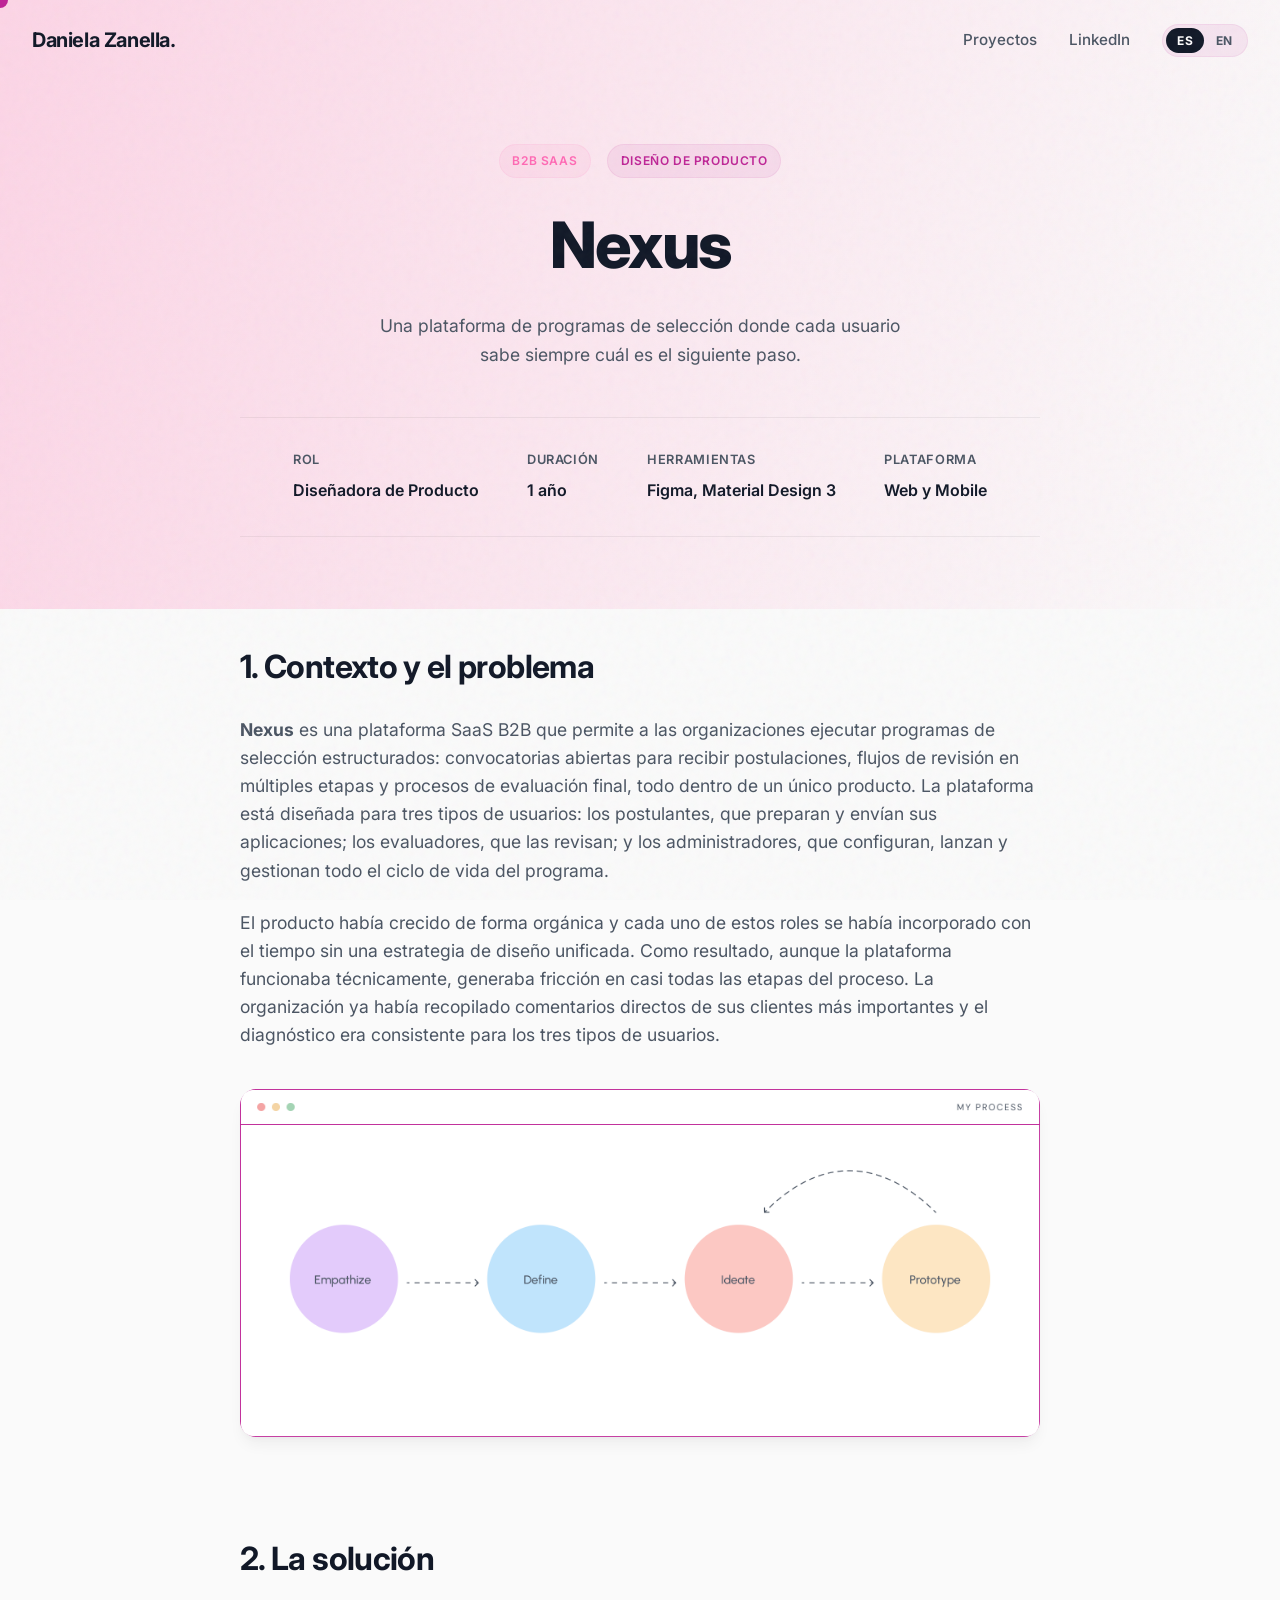
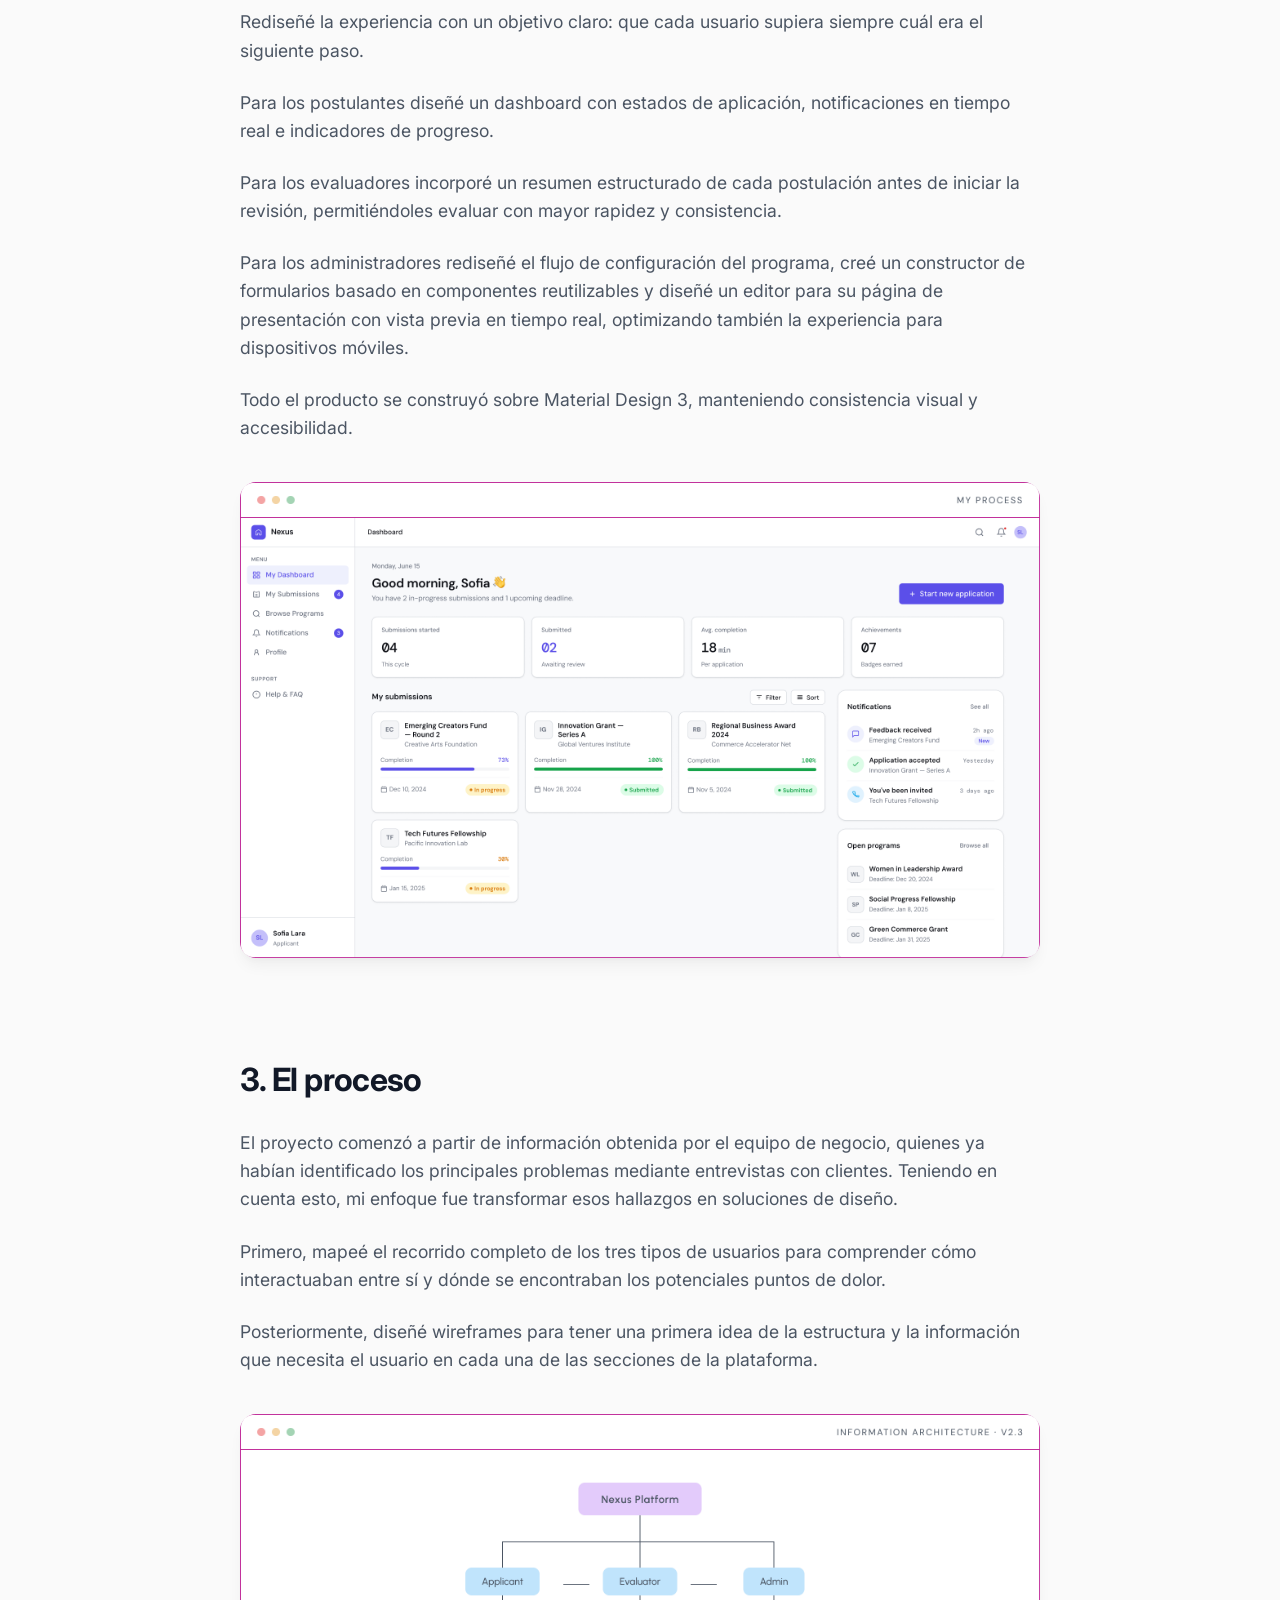
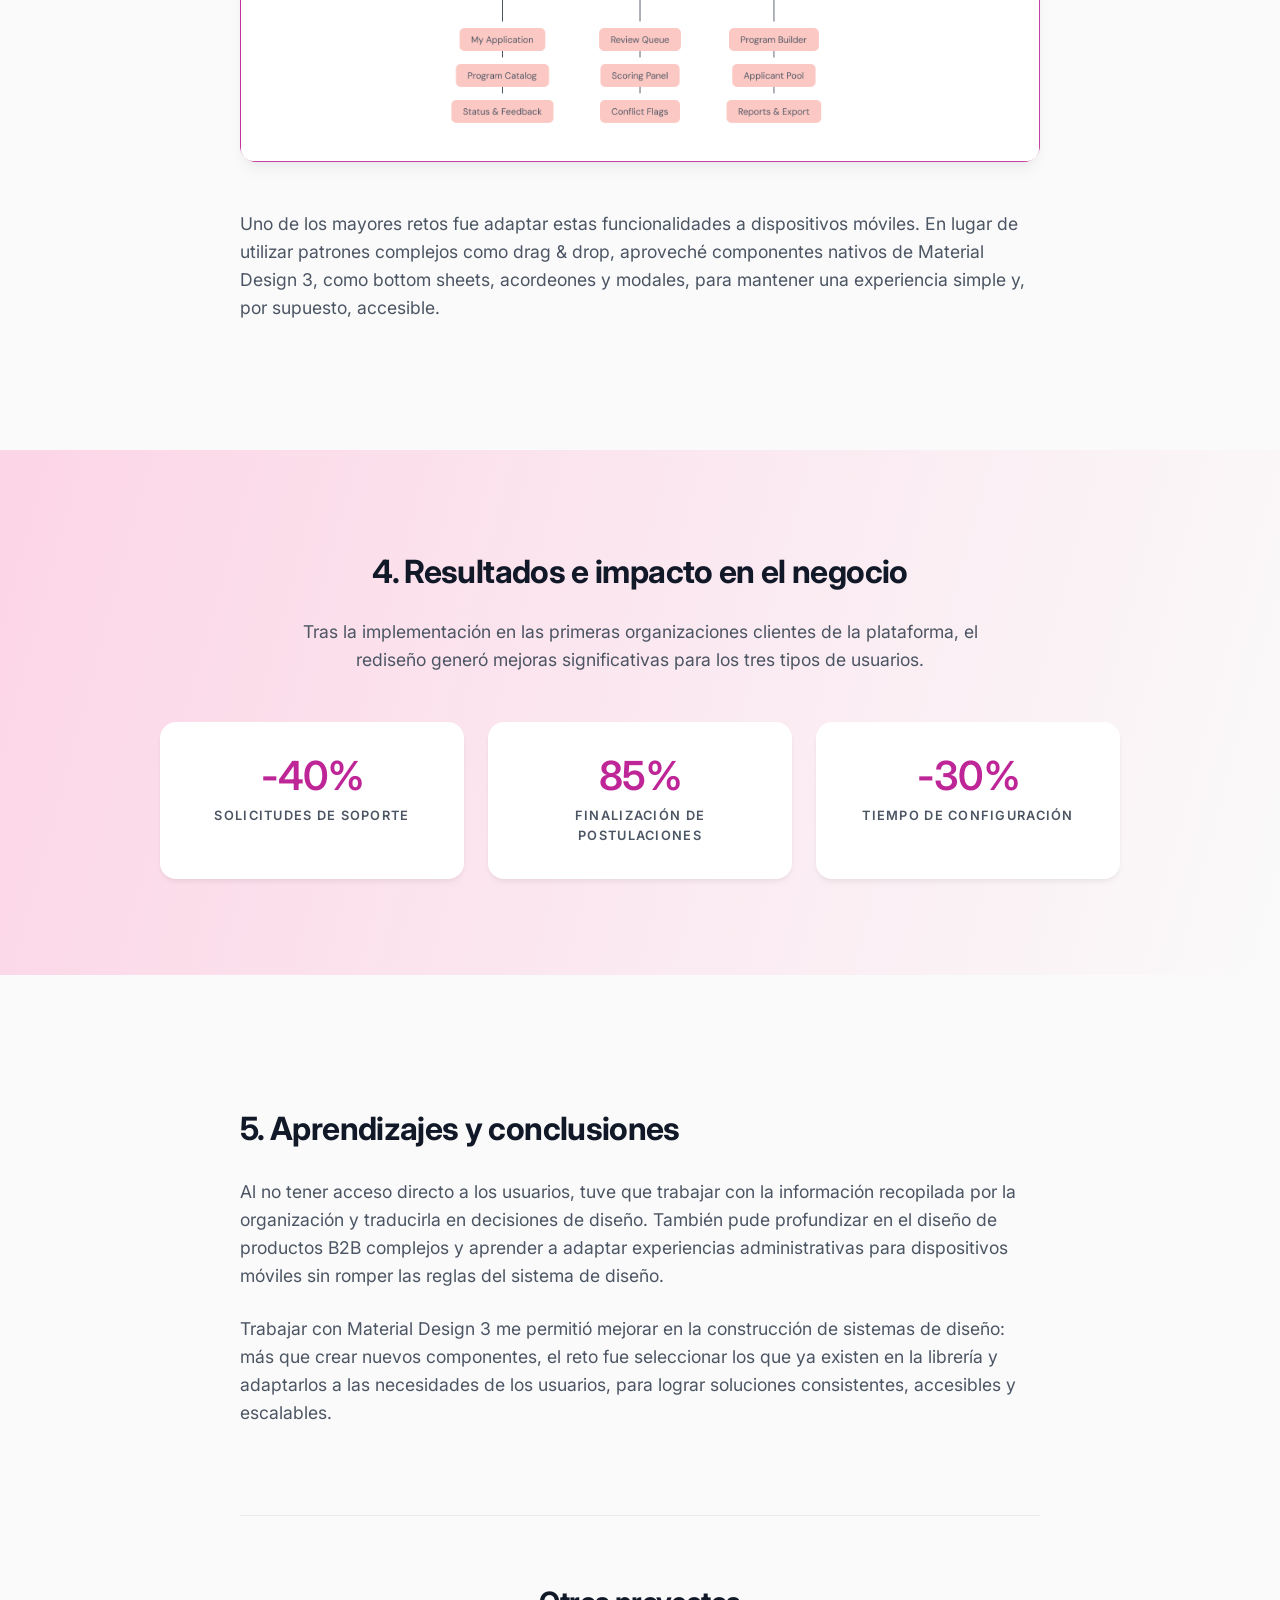
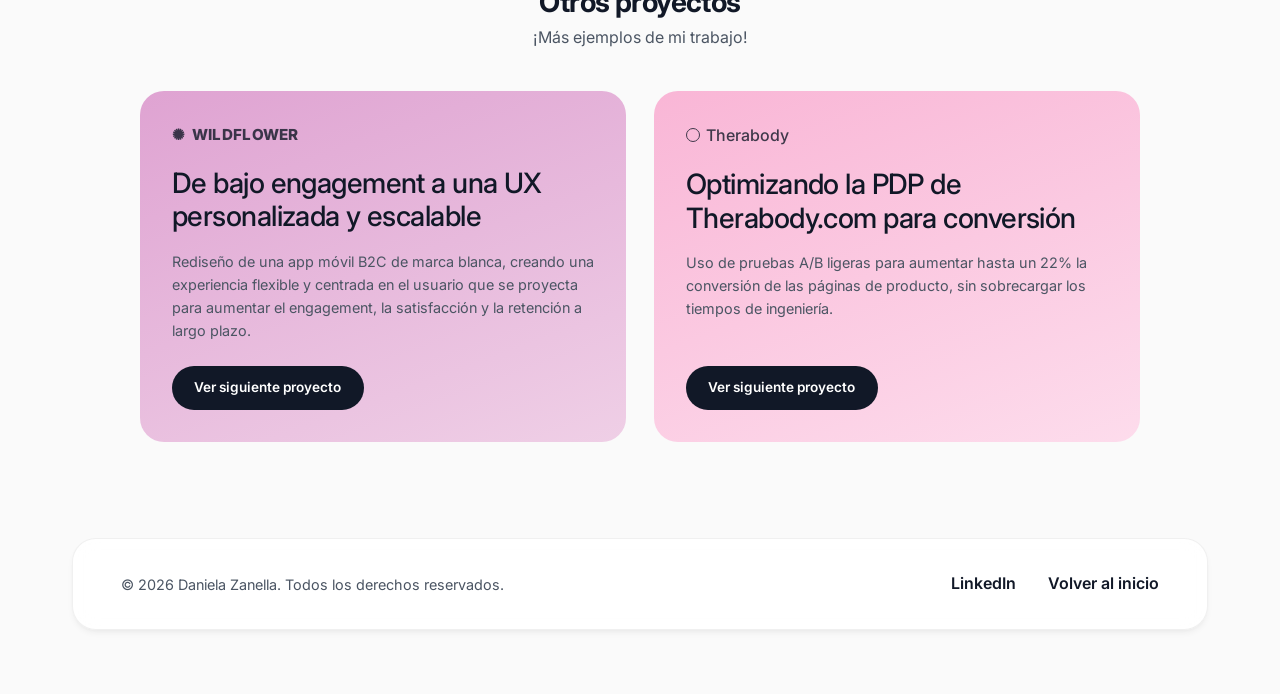
==== project-nexus.html @ 040f3893 "Add files via upload" ====
<!DOCTYPE html>
<html lang="es">
<head>
    <meta charset="UTF-8">
    <meta name="viewport" content="width=device-width, initial-scale=1.0">
    <title>Nexus, caso de estudio - Daniela Zanella</title>
    <meta name="description" content="Rediseño de una plataforma B2B de programas de selección para postulantes, evaluadores y administradores.">

    <!-- Open Graph Meta Tags -->
    <meta property="og:title" content="Nexus Case Study - Daniela Zanella">
    <meta property="og:description" content="Redesigning a B2B selection-program platform for applicants, reviewers and administrators.">
    <meta property="og:image" content="https://danizanella.github.io/portfolio/assets/images/nexus/dashboard.png">
    <meta property="og:url" content="https://danizanella.github.io/portfolio/project-nexus.html">
    <meta property="og:type" content="article">

    <link rel="stylesheet" href="css/style.css">
    <link href="https://fonts.googleapis.com/css2?family=Inter:wght@400;500;600;700;800&family=Playfair+Display:ital,wght@0,400;0,600;1,400&display=swap" rel="stylesheet">
</head>
<body data-title-key="nexus.meta.title" data-desc-key="nexus.meta.description">
    <div class="noise-overlay"></div>

    <!-- Navigation -->
    <nav class="navbar" id="navbar">
        <a href="index.html" class="nav-brand" aria-label="Daniela Zanella"><span class="brand-full">Daniela Zanella.</span><span class="brand-short" aria-hidden="true">DZ.</span></a>
        <div class="nav-links">
            <a href="index.html#work" class="nav-link" data-i18n="nav.work">Proyectos</a>
            <a href="https://www.linkedin.com/in/dazanella/" target="_blank" rel="noopener" class="nav-link">LinkedIn</a>
            <div class="lang-switch" role="group" data-i18n-attr="aria-label:nav.lang" aria-label="Cambiar idioma">
                <button type="button" class="lang-option active" data-lang="es" aria-pressed="true">ES</button>
                <button type="button" class="lang-option" data-lang="en" aria-pressed="false">EN</button>
            </div>
        </div>
    </nav>

    <main>
        <!-- Project Header (banner con fondo degradado) -->
        <header class="project-hero">
            <div class="project-header">
                <div class="tags fade-in stagger-1">
                    <span class="tag pink" data-i18n="nexus.tag1"></span>
                    <span class="tag" data-i18n="nexus.tag2"></span>
                </div>
                <h1 class="project-title fade-in stagger-2" data-i18n="nexus.title"></h1>
                <p class="hero-subtitle fade-in stagger-3" data-i18n="nexus.subtitle"></p>

                <div class="project-meta fade-in stagger-4">
                    <div class="meta-item">
                        <span class="meta-label" data-i18n="nexus.meta.role"></span>
                        <span class="meta-value" data-i18n="nexus.meta.roleValue"></span>
                    </div>
                    <div class="meta-item">
                        <span class="meta-label" data-i18n="nexus.meta.timeline"></span>
                        <span class="meta-value" data-i18n="nexus.meta.timelineValue"></span>
                    </div>
                    <div class="meta-item">
                        <span class="meta-label" data-i18n="nexus.meta.tools"></span>
                        <span class="meta-value" data-i18n="nexus.meta.toolsValue"></span>
                    </div>
                    <div class="meta-item">
                        <span class="meta-label" data-i18n="nexus.meta.platform"></span>
                        <span class="meta-value" data-i18n="nexus.meta.platformValue"></span>
                    </div>
                </div>
            </div>
        </header>

        <div class="container">
            <!-- 1. Context & The Problem -->
            <section class="project-section fade-in slide-left">
                <h2 data-i18n="nexus.s1.title"></h2>
                <p data-i18n-html="nexus.s1.p1"></p>
                <p data-i18n-html="nexus.s1.p2"></p>
                <figure class="project-figure">
                    <img src="assets/images/nexus/process.png" data-i18n-attr="alt:nexus.img.process.alt" alt="Mi proceso de diseño" loading="lazy">
                </figure>
            </section>

            <!-- 2. The Solution -->
            <section class="project-section fade-in slide-left">
                <h2 data-i18n="nexus.s2.title"></h2>
                <p data-i18n="nexus.s2.p1"></p>
                <p data-i18n="nexus.s2.p2"></p>
                <p data-i18n="nexus.s2.p3"></p>
                <p data-i18n="nexus.s2.p4"></p>
                <p data-i18n="nexus.s2.p5"></p>
                <figure class="project-figure">
                    <img src="assets/images/nexus/dashboard.png" data-i18n-attr="alt:nexus.img.dashboard.alt" alt="Dashboard final del postulante" loading="lazy">
                </figure>
            </section>

            <!-- 3. The Process -->
            <section class="project-section fade-in slide-left">
                <h2 data-i18n="nexus.s3.title"></h2>
                <p data-i18n="nexus.s3.p1"></p>
                <p data-i18n="nexus.s3.p2"></p>
                <p data-i18n="nexus.s3.p3"></p>
                <figure class="project-figure">
                    <img src="assets/images/nexus/information-architecture.png" data-i18n-attr="alt:nexus.img.ia.alt" alt="Arquitectura de información de Nexus" loading="lazy">
                </figure>
                <p data-i18n="nexus.s3.p4"></p>
            </section>
        </div>

        <!-- 4. Results & Business Impact (sección con fondo degradado) -->
        <section class="results-band">
            <div class="results-inner">
                <h2 class="fade-in" data-i18n="nexus.s4.title"></h2>
                <p class="results-intro fade-in stagger-1" data-i18n="nexus.s4.p1"></p>
                <div class="metrics-grid">
                    <div class="metric-card fade-in zoom stagger-1">
                        <div class="metric-number" data-i18n="nexus.s4.m1.value"></div>
                        <div class="metric-label" data-i18n="nexus.s4.m1.label"></div>
                    </div>
                    <div class="metric-card fade-in zoom stagger-2">
                        <div class="metric-number" data-i18n="nexus.s4.m2.value"></div>
                        <div class="metric-label" data-i18n="nexus.s4.m2.label"></div>
                    </div>
                    <div class="metric-card fade-in zoom stagger-3">
                        <div class="metric-number" data-i18n="nexus.s4.m3.value"></div>
                        <div class="metric-label" data-i18n="nexus.s4.m3.label"></div>
                    </div>
                </div>
            </div>
        </section>

        <div class="container">
            <!-- 5. Learnings -->
            <section class="project-section fade-in slide-left learnings">
                <h2 data-i18n="nexus.s5.title"></h2>
                <p data-i18n="nexus.s5.p1"></p>
                <p data-i18n="nexus.s5.p2"></p>
            </section>

            <!-- Other projects (placeholders) -->
            <section class="other-projects fade-in">
                <h2 data-i18n="other.title"></h2>
                <p class="other-subtitle" data-i18n="other.subtitle"></p>

                <div class="other-grid">
                    <article class="other-card other-card--violet">
                        <span class="brand-mark brand-wildflower"><span aria-hidden="true">✺</span> <span data-i18n="other.p1.brand"></span></span>
                        <h3 data-i18n="other.p1.title"></h3>
                        <p data-i18n="other.p1.text"></p>
                        <a href="#" class="btn-primary is-placeholder" data-i18n="cta.nextProject"></a>
                    </article>
                    <article class="other-card other-card--pink">
                        <span class="brand-mark brand-therabody"><span class="brand-ring" aria-hidden="true"></span><span data-i18n="other.p2.brand"></span></span>
                        <h3 data-i18n="other.p2.title"></h3>
                        <p data-i18n="other.p2.text"></p>
                        <a href="#" class="btn-primary is-placeholder" data-i18n="cta.nextProject"></a>
                    </article>
                </div>
            </section>

            <!-- Footer -->
            <footer class="footer fade-in zoom">
                <div class="footer-content glass-panel">
                    <p data-i18n="footer.rights"></p>
                    <div class="social-links">
                        <a href="https://www.linkedin.com/in/dazanella/" target="_blank" rel="noopener" class="social-link">LinkedIn</a>
                        <a href="index.html" class="social-link" data-i18n="footer.home"></a>
                    </div>
                </div>
            </footer>
        </div>
    </main>

    <!-- Back to top button -->
    <a href="#" class="back-to-top" id="backToTop" data-i18n-attr="aria-label:backToTop" aria-label="Volver arriba">
        <svg xmlns="http://www.w3.org/2000/svg" width="24" height="24" viewBox="0 0 24 24" fill="none" stroke="currentColor" stroke-width="2" stroke-linecap="round" stroke-linejoin="round"><path d="m18 15-6-6-6 6"/></svg>
    </a>

    <!-- Custom Cursor -->
    <div class="custom-cursor" id="customCursor"></div>

    <script src="js/i18n.js"></script>
    <script src="js/script.js"></script>
</body>
</html>
---- css/style.css ----
:root {
    --bg-color: #FAFAFA;
    --text-primary: #111827;
    --text-secondary: #4B5563;
    --accent: #be2596; /* Professional Pink/Magenta */
    --accent-secondary: #FF69B4; /* Lighter Pink */
    --accent-glow: rgba(190, 37, 150, 0.15);
    --pink-glow: rgba(255, 105, 180, 0.15);
    --accent-light: rgba(190, 37, 150, 0.08);
    --pink-light: rgba(255, 105, 180, 0.08);
    --glass-bg: rgba(255, 255, 255, 0.85);
    --glass-border: rgba(0, 0, 0, 0.06);
    --shadow-sm: 0 4px 6px -1px rgba(0, 0, 0, 0.05), 0 2px 4px -1px rgba(0, 0, 0, 0.03);
    --shadow-md: 0 10px 15px -3px rgba(0, 0, 0, 0.05), 0 4px 6px -2px rgba(0, 0, 0, 0.025);
    
    --font-inter: 'Inter', sans-serif;
    --font-serif: 'Playfair Display', serif;
}

* {
    margin: 0;
    padding: 0;
    box-sizing: border-box;
}

body {
    background-color: var(--bg-color);
    color: var(--text-primary);
    font-family: var(--font-inter);
    line-height: 1.6;
    overflow-x: hidden;
    -webkit-font-smoothing: antialiased;
}

/* Subtle noise texture */
.noise-overlay {
    position: fixed;
    top: 0;
    left: 0;
    width: 100%;
    height: 100%;
    pointer-events: none;
    z-index: 9999;
    opacity: 0.04;
    background-image: url('data:image/svg+xml;utf8,%3Csvg viewBox="0 0 200 200" xmlns="http://www.w3.org/2000/svg"%3E%3Cfilter id="noiseFilter"%3E%3CfeTurbulence type="fractalNoise" baseFrequency="0.65" numOctaves="3" stitchTiles="stitch"/%3E%3C/filter%3E%3Crect width="100%25" height="100%25" filter="url(%23noiseFilter)"/%3E%3C/svg%3E');
}

.container {
    max-width: 1200px;
    margin: 0 auto;
    padding: 2rem;
}

/* Navigation */
.navbar {
    gap: 0.75rem;
    position: fixed;
    top: 0;
    left: 0;
    width: 100%;
    padding: 1.5rem 2rem;
    display: flex;
    justify-content: space-between;
    align-items: center;
    z-index: 1000;
    transition: all 0.3s ease;
}

.navbar.scrolled {
    background: var(--glass-bg);
    backdrop-filter: blur(12px);
    -webkit-backdrop-filter: blur(12px);
    border-bottom: 1px solid var(--glass-border);
    box-shadow: var(--shadow-sm);
    padding: 1rem 2rem;
}

.nav-brand {
    font-weight: 700;
    font-size: 1.25rem;
    color: var(--text-primary);
    text-decoration: none;
    letter-spacing: -0.02em;
}

.brand-short {
    display: none;
}

.nav-brand,
.nav-link {
    white-space: nowrap;
}

.nav-links {
    display: flex;
    gap: 2rem;
}

.nav-link {
    color: var(--text-secondary);
    text-decoration: none;
    font-weight: 500;
    font-size: 0.95rem;
    transition: color 0.3s ease;
}

.nav-link:hover {
    color: var(--accent-secondary); /* Hover turns pink */
}

/* Glassmorphism utilities */
.glass-panel {
    background: var(--glass-bg);
    backdrop-filter: blur(12px);
    -webkit-backdrop-filter: blur(12px);
    border: 1px solid var(--glass-border);
    border-radius: 24px;
    padding: 3rem;
    box-shadow: var(--shadow-sm);
}

.highlight {
    background: linear-gradient(135deg, var(--accent), var(--accent-secondary));
    -webkit-background-clip: text;
    -webkit-text-fill-color: transparent;
    font-weight: 800;
}

.highlight-pink {
    color: var(--accent-secondary);
}

.italic-serif {
    font-family: var(--font-serif);
    font-style: italic;
    font-weight: 400;
}

.serif-text {
    font-family: var(--font-serif);
    font-size: 2.5rem;
    line-height: 1.3;
    font-weight: 400;
}

/* Hero (fondo a todo el ancho) */
.hero {
    position: relative;
    overflow: hidden;
    width: 100%;
    padding: 9rem 2rem 6rem;
    isolation: isolate;
}

.hero-inner {
    display: flex;
    flex-direction: column;
    align-items: center;
    text-align: center;
    max-width: 1200px;
    margin: 0 auto;
}

@keyframes breath {
    0% { opacity: 0.7; transform: scale(1); }
    50% { opacity: 1; transform: scale(1.05); }
    100% { opacity: 0.7; transform: scale(1); }
}

/* Glow rosa que cubre todo el ancho de la pantalla, sin bordes visibles */
.hero::before {
    content: '';
    position: absolute;
    inset: 0;
    background: radial-gradient(ellipse 45% 70% at 28% 45%, var(--accent-glow) 0%, transparent 70%),
                radial-gradient(ellipse 45% 70% at 72% 45%, var(--pink-glow) 0%, transparent 70%);
    z-index: -1;
    animation: breath 8s ease-in-out infinite;
}

@keyframes float {
    0% { transform: translateY(0px); }
    50% { transform: translateY(-10px); }
    100% { transform: translateY(0px); }
}

.profile-container {
    width: 120px;
    height: 120px;
    border-radius: 50%;
    overflow: hidden;
    border: 3px solid var(--accent);
    box-shadow: 0 0 20px var(--pink-glow);
    margin-bottom: 2rem;
    background: var(--glass-bg);
    animation: float 6s ease-in-out infinite;
}

.profile-img {
    width: 100%;
    height: 100%;
    object-fit: cover;
}

.headline {
    font-size: 3.5rem;
    font-weight: 800;
    line-height: 1.15;
    letter-spacing: -0.03em;
    margin-bottom: 1.5rem;
    color: var(--text-primary);
}

.hero-subtitle {
    font-size: 1.25rem;
    color: var(--text-secondary);
    max-width: 700px;
    margin-bottom: 3rem;
}

.scroll-indicator {
    margin-top: 2rem;
}

.pill {
    width: 32px;
    height: 56px;
    border: 2px solid rgba(0,0,0,0.1);
    border-radius: 20px;
    display: flex;
    justify-content: center;
    padding-top: 8px;
}

.dot {
    width: 6px;
    height: 6px;
    background: linear-gradient(to bottom, var(--accent), var(--accent-secondary));
    border-radius: 50%;
    animation: scrollAnimation 2s infinite cubic-bezier(0.65, 0, 0.35, 1);
}

@keyframes scrollAnimation {
    0% { transform: translateY(0); opacity: 1; }
    100% { transform: translateY(24px); opacity: 0; }
}

/* Statement */
.statement {
    text-align: center;
    margin: 6rem auto;
    max-width: 800px;
    color: var(--text-primary);
}

/* Case Studies */
.case-studies {
    display: flex;
    flex-direction: column;
    gap: 4rem;
    margin-bottom: 8rem;
}

.case-card {
    display: flex;
    align-items: center;
    gap: 4rem;
    padding: 3rem;
    transition: all 0.5s cubic-bezier(0.165, 0.84, 0.44, 1);
}

.case-card:hover {
    transform: translateY(-8px);
    border-color: rgba(236, 72, 153, 0.4); /* Pink border on hover */
    box-shadow: 0 20px 40px rgba(0,0,0,0.08);
}

.case-card.reverse {
    flex-direction: row-reverse;
}

.case-content {
    flex: 1;
}

.tags {
    display: flex;
    gap: 1rem;
    margin-bottom: 1.5rem;
    flex-wrap: wrap;
}

.tag {
    font-size: 0.75rem;
    font-weight: 600;
    letter-spacing: 0.05em;
    text-transform: uppercase;
    color: var(--accent);
    border: 1px solid var(--accent-light);
    padding: 0.4rem 0.8rem;
    border-radius: 100px;
    background: var(--accent-light);
}

/* Secondary tag in pink */
.tag.pink {
    color: var(--accent-secondary);
    border: 1px solid var(--pink-light);
    background: var(--pink-light);
}

.case-content h3 {
    font-size: 2.5rem;
    margin-bottom: 1rem;
    color: var(--text-primary);
    font-weight: 700;
    letter-spacing: -0.02em;
}

.case-content p {
    color: var(--text-secondary);
    font-size: 1.1rem;
    margin-bottom: 2rem;
}

.btn-primary {
    display: inline-block;
    padding: 0.8rem 2rem;
    background: var(--text-primary);
    color: #FFFFFF;
    text-decoration: none;
    border-radius: 100px;
    font-weight: 600;
    background-size: 200% auto;
    transition: all 0.4s cubic-bezier(0.165, 0.84, 0.44, 1);
}

.btn-primary:hover {
    background-image: linear-gradient(135deg, var(--accent), var(--accent-secondary), var(--accent));
    background-position: right center;
    color: #FFFFFF;
    transform: translateY(-3px) scale(1.02);
    box-shadow: 0 10px 20px var(--pink-glow);
}

.case-image {
    flex: 1.2;
    border-radius: 16px;
    overflow: hidden;
    position: relative;
    background-color: #f0f0f0;
    border: 1px solid var(--glass-border);
}

.case-image img {
    width: 100%;
    height: auto;
    display: block;
    border-radius: 16px;
    transition: transform 0.7s ease;
}

.case-card:hover .case-image img {
    transform: scale(1.03);
}

/* Project Detail Page Styles */
/* Banner inicial con fondo degradado */
.project-hero {
    background: linear-gradient(105deg, #fcd5e6 0%, #fbe6ef 45%, var(--bg-color) 100%);
    padding: 9rem 2rem 4.5rem;
}

.project-header {
    text-align: center;
    max-width: 800px;
    margin: 0 auto;
}

.project-header .tags {
    justify-content: center;
    margin-bottom: 1rem;
}

.project-header .hero-subtitle {
    margin: 0 auto;
    font-size: 1.1rem;
    max-width: 560px;
}

.project-title {
    font-size: 4rem;
    font-weight: 800;
    letter-spacing: -0.03em;
    margin-bottom: 1rem;
}

.project-meta {
    display: flex;
    justify-content: center;
    gap: 3rem;
    margin-top: 3rem;
    border-top: 1px solid var(--glass-border);
    border-bottom: 1px solid var(--glass-border);
    padding: 2rem 0;
}

.meta-item {
    display: flex;
    flex-direction: column;
    text-align: left;
}

.meta-label {
    font-size: 0.8rem;
    color: var(--text-secondary);
    text-transform: uppercase;
    letter-spacing: 0.05em;
    font-weight: 600;
    margin-bottom: 0.5rem;
}

.meta-value {
    font-weight: 600;
    color: var(--text-primary);
}

.project-section {
    margin-bottom: 6rem;
    max-width: 800px;
    margin-left: auto;
    margin-right: auto;
}

.project-section h2 {
    font-size: 2rem;
    font-weight: 700;
    margin-bottom: 1.5rem;
    letter-spacing: -0.02em;
}

.project-section h3 {
    font-size: 1.5rem;
    font-weight: 600;
    margin-top: 2.5rem;
    margin-bottom: 1rem;
}

.project-section p {
    color: var(--text-secondary);
    font-size: 1.1rem;
    margin-bottom: 1.5rem;
}

.project-section ul {
    margin-bottom: 1.5rem;
    padding-left: 1.5rem;
    color: var(--text-secondary);
    font-size: 1.1rem;
}

.project-section li {
    margin-bottom: 0.5rem;
}

.project-figure {
    margin: 2.5rem 0 3rem;
}

.project-figure img {
    display: block;
    width: 100%;
    height: auto;
    border-radius: 16px;
    box-shadow: var(--shadow-md);
}

.project-section > .project-figure:last-child {
    margin-bottom: 0;
}

/* Sección de resultados con fondo degradado */
.results-band {
    background: linear-gradient(105deg, #fcd5e6 0%, #fbe6ef 45%, var(--bg-color) 100%);
    padding: 6rem 2rem;
    margin-bottom: 6rem;
}

.results-inner {
    max-width: 960px;
    margin: 0 auto;
    text-align: center;
}

.results-inner h2 {
    font-size: 2rem;
    font-weight: 700;
    letter-spacing: -0.02em;
    margin-bottom: 1.25rem;
}

.results-intro {
    color: var(--text-secondary);
    font-size: 1.1rem;
    max-width: 720px;
    margin: 0 auto 3rem;
}

.metrics-grid {
    display: grid;
    grid-template-columns: repeat(3, 1fr);
    gap: 1.5rem;
}

.metric-card {
    background: #FFFFFF;
    border-radius: 16px;
    padding: 2rem 1.5rem;
    text-align: center;
    box-shadow: var(--shadow-sm);
}

.metric-number {
    font-size: 2.5rem;
    font-weight: 600;
    color: var(--accent);
    line-height: 1.1;
    letter-spacing: -0.02em;
    margin-bottom: 0.5rem;
}

.metric-label {
    font-size: 0.8rem;
    font-weight: 600;
    color: var(--text-secondary);
    text-transform: uppercase;
    letter-spacing: 0.1em;
}

.project-section.learnings {
    margin-bottom: 4rem;
    padding-bottom: 4rem;
    border-bottom: 1px solid var(--glass-border);
}

/* Otros proyectos */
.other-projects {
    text-align: center;
    margin-bottom: 6rem;
}

.other-projects h2 {
    font-size: 1.75rem;
    font-weight: 700;
    letter-spacing: -0.02em;
}

.other-subtitle {
    color: var(--text-secondary);
    margin-bottom: 2.5rem;
}

.other-grid {
    display: grid;
    grid-template-columns: repeat(2, 1fr);
    gap: 1.75rem;
    max-width: 1000px;
    margin: 0 auto;
    align-items: stretch;
}

.other-card {
    display: flex;
    flex-direction: column;
    align-items: flex-start;
    text-align: left;
    padding: 2rem;
    border-radius: 24px;
    transition: transform 0.4s cubic-bezier(0.165, 0.84, 0.44, 1), box-shadow 0.4s ease;
}

.other-card:hover {
    transform: translateY(-6px);
    box-shadow: 0 20px 40px rgba(190, 37, 150, 0.15);
}

.other-card--violet {
    background: linear-gradient(160deg, #dfa3d2 0%, #efcfe6 100%);
}

.other-card--pink {
    background: linear-gradient(160deg, #f9b6d6 0%, #fddcec 100%);
}

.brand-mark {
    display: inline-flex;
    align-items: center;
    gap: 0.4rem;
    color: var(--text-primary);
    margin-bottom: 1.25rem;
    opacity: 0.8;
}

.brand-wildflower {
    font-weight: 800;
    font-size: 0.95rem;
    letter-spacing: 0.02em;
}

.brand-therabody {
    font-weight: 500;
    font-size: 1rem;
}

.brand-ring {
    width: 14px;
    height: 14px;
    border: 1.5px solid currentColor;
    border-radius: 50%;
}

.other-card h3 {
    font-size: 1.75rem;
    font-weight: 500;
    line-height: 1.2;
    letter-spacing: -0.02em;
    color: var(--text-primary);
    margin-bottom: 1rem;
}

.other-card p {
    color: var(--text-secondary);
    font-size: 0.9rem;
    margin-bottom: 1.5rem;
}

.other-card .btn-primary {
    margin-top: auto;
    padding: 0.7rem 1.4rem;
    font-size: 0.85rem;
}

/* Selector de idioma */
.nav-links {
    align-items: center;
}

.lang-switch {
    display: inline-flex;
    padding: 3px;
    border-radius: 100px;
    background: var(--accent-light);
    border: 1px solid var(--accent-light);
}

.lang-option {
    font-family: inherit;
    font-size: 0.75rem;
    font-weight: 700;
    letter-spacing: 0.05em;
    color: var(--text-secondary);
    background: transparent;
    border: none;
    border-radius: 100px;
    padding: 0.3rem 0.7rem;
    cursor: pointer;
    transition: all 0.3s ease;
}

.lang-option:hover {
    color: var(--accent);
}

.lang-option.active {
    background: var(--text-primary);
    color: #FFFFFF;
}

.lang-option:focus-visible {
    outline: 2px solid var(--accent);
    outline-offset: 2px;
}

/* Back to top button */
.back-to-top {
    position: fixed;
    bottom: 2rem;
    right: 2rem;
    width: 50px;
    height: 50px;
    background: var(--glass-bg);
    border: 1px solid var(--glass-border);
    border-radius: 50%;
    display: flex;
    justify-content: center;
    align-items: center;
    color: var(--text-primary);
    text-decoration: none;
    box-shadow: var(--shadow-md);
    opacity: 0;
    visibility: hidden;
    transition: all 0.3s ease;
    z-index: 999;
}

.back-to-top.visible {
    opacity: 1;
    visibility: visible;
}

.back-to-top:hover {
    background: linear-gradient(135deg, var(--accent), var(--accent-secondary));
    color: #fff;
    transform: translateY(-3px);
    border: none;
}

/* Footer */
.footer {
    padding-bottom: 2rem;
}

.footer-content {
    display: flex;
    justify-content: space-between;
    align-items: center;
    padding: 2rem 3rem;
}

.footer-content p {
    color: var(--text-secondary);
    font-size: 0.9rem;
}

.social-links {
    display: flex;
    gap: 2rem;
}

.social-link {
    color: var(--text-primary);
    text-decoration: none;
    font-weight: 600;
    transition: color 0.3s ease;
}

.social-link:hover {
    color: var(--accent-secondary);
}

/* Animations */
.fade-in {
    opacity: 0;
    transform: translateY(30px);
    transition: opacity 0.8s cubic-bezier(0.165, 0.84, 0.44, 1), transform 0.8s cubic-bezier(0.165, 0.84, 0.44, 1);
}

.fade-in.slide-left {
    transform: translateX(-50px);
}

.fade-in.slide-right {
    transform: translateX(50px);
}

.fade-in.zoom {
    transform: scale(0.95);
}

.fade-in.visible {
    opacity: 1;
    transform: translate(0) scale(1);
}

.stagger-1 { transition-delay: 0.1s; }
.stagger-2 { transition-delay: 0.2s; }
.stagger-3 { transition-delay: 0.3s; }
.stagger-4 { transition-delay: 0.4s; }

/* In viewport, the stagger applies to visibility */
.fade-in.visible.stagger-1 { transition-delay: 0.1s; }
.fade-in.visible.stagger-2 { transition-delay: 0.2s; }
.fade-in.visible.stagger-3 { transition-delay: 0.3s; }
.fade-in.visible.stagger-4 { transition-delay: 0.4s; }

/* Responsive constraints */
@media (max-width: 992px) {
    .headline {
        font-size: 2.75rem;
    }
    
    .serif-text {
        font-size: 2rem;
    }
    
    .case-card, .case-card.reverse {
        flex-direction: column;
        gap: 2rem;
    }
    
    .case-image {
        width: 100%;
    }
    
    .project-meta {
        /* Use a 2x2 grid instead of a single column for better space usage on tablets */
        display: grid;
        grid-template-columns: 1fr 1fr;
        gap: 1.5rem;
        text-align: left;
    }
    
    .meta-item {
        text-align: left;
    }

    .project-title {
        font-size: 3rem;
    }

    .metric-number {
        font-size: 2rem;
    }
}

@media (max-width: 768px) {
    .container {
        padding: 1rem;
    }
    
    .glass-panel {
        /* Reduce heavy padding on small screens */
        padding: 1.5rem;
        border-radius: 16px;
    }
    
    .hero {
        padding: 6.5rem 1rem 3rem;
    }

    .headline {
        font-size: 2.25rem;
    }

    .hero-subtitle {
        font-size: 1.1rem;
        margin-bottom: 2rem;
    }

    .footer-content {
        flex-direction: column;
        gap: 1.5rem;
        text-align: center;
    }
    
    .navbar {
        padding: 1rem;
    }

    .nav-brand {
        font-size: 1.1rem;
    }

    .nav-links {
        gap: 0.9rem;
    }

    .brand-full {
        display: none;
    }

    .brand-short {
        display: inline;
    }

    .nav-link {
        font-size: 0.85rem;
    }

    .statement {
        margin: 4rem auto;
    }

    .serif-text {
        font-size: 1.5rem;
    }

    .case-content h3 {
        font-size: 2rem;
    }

    .project-title {
        font-size: 2.5rem;
    }

    .project-meta {
        /* Back to single column for very small phones, but left aligned */
        grid-template-columns: 1fr;
        gap: 1.2rem;
        padding: 1.5rem 0;
    }

    .metrics-grid {
        grid-template-columns: 1fr;
        gap: 1.5rem;
    }

    .project-hero {
        padding: 7rem 1rem 3rem;
    }

    .results-band {
        padding: 4rem 1rem;
        margin-bottom: 4rem;
    }

    .other-grid {
        grid-template-columns: 1fr;
    }

    .other-card h3 {
        font-size: 1.5rem;
    }

    .back-to-top {
        bottom: 1.5rem;
        right: 1.5rem;
        width: 45px;
        height: 45px;
    }
}

/* Custom Cursor */
@media (pointer: fine) {
    body, a, button, .case-card, .btn-primary, .lang-option {
        cursor: none;
    }

    .custom-cursor {
        position: fixed;
        top: 0;
        left: 0;
        width: 16px;
        height: 16px;
        background-color: var(--accent);
        border-radius: 50%;
        pointer-events: none;
        z-index: 9999;
        transform: translate(-50%, -50%);
        transition: width 0.3s cubic-bezier(0.165, 0.84, 0.44, 1), 
                    height 0.3s cubic-bezier(0.165, 0.84, 0.44, 1),
                    background-color 0.3s ease,
                    opacity 0.3s ease;
    }

    .custom-cursor.expand {
        width: 60px;
        height: 60px;
        background-color: var(--accent-secondary);
        opacity: 0.3;
    }
}
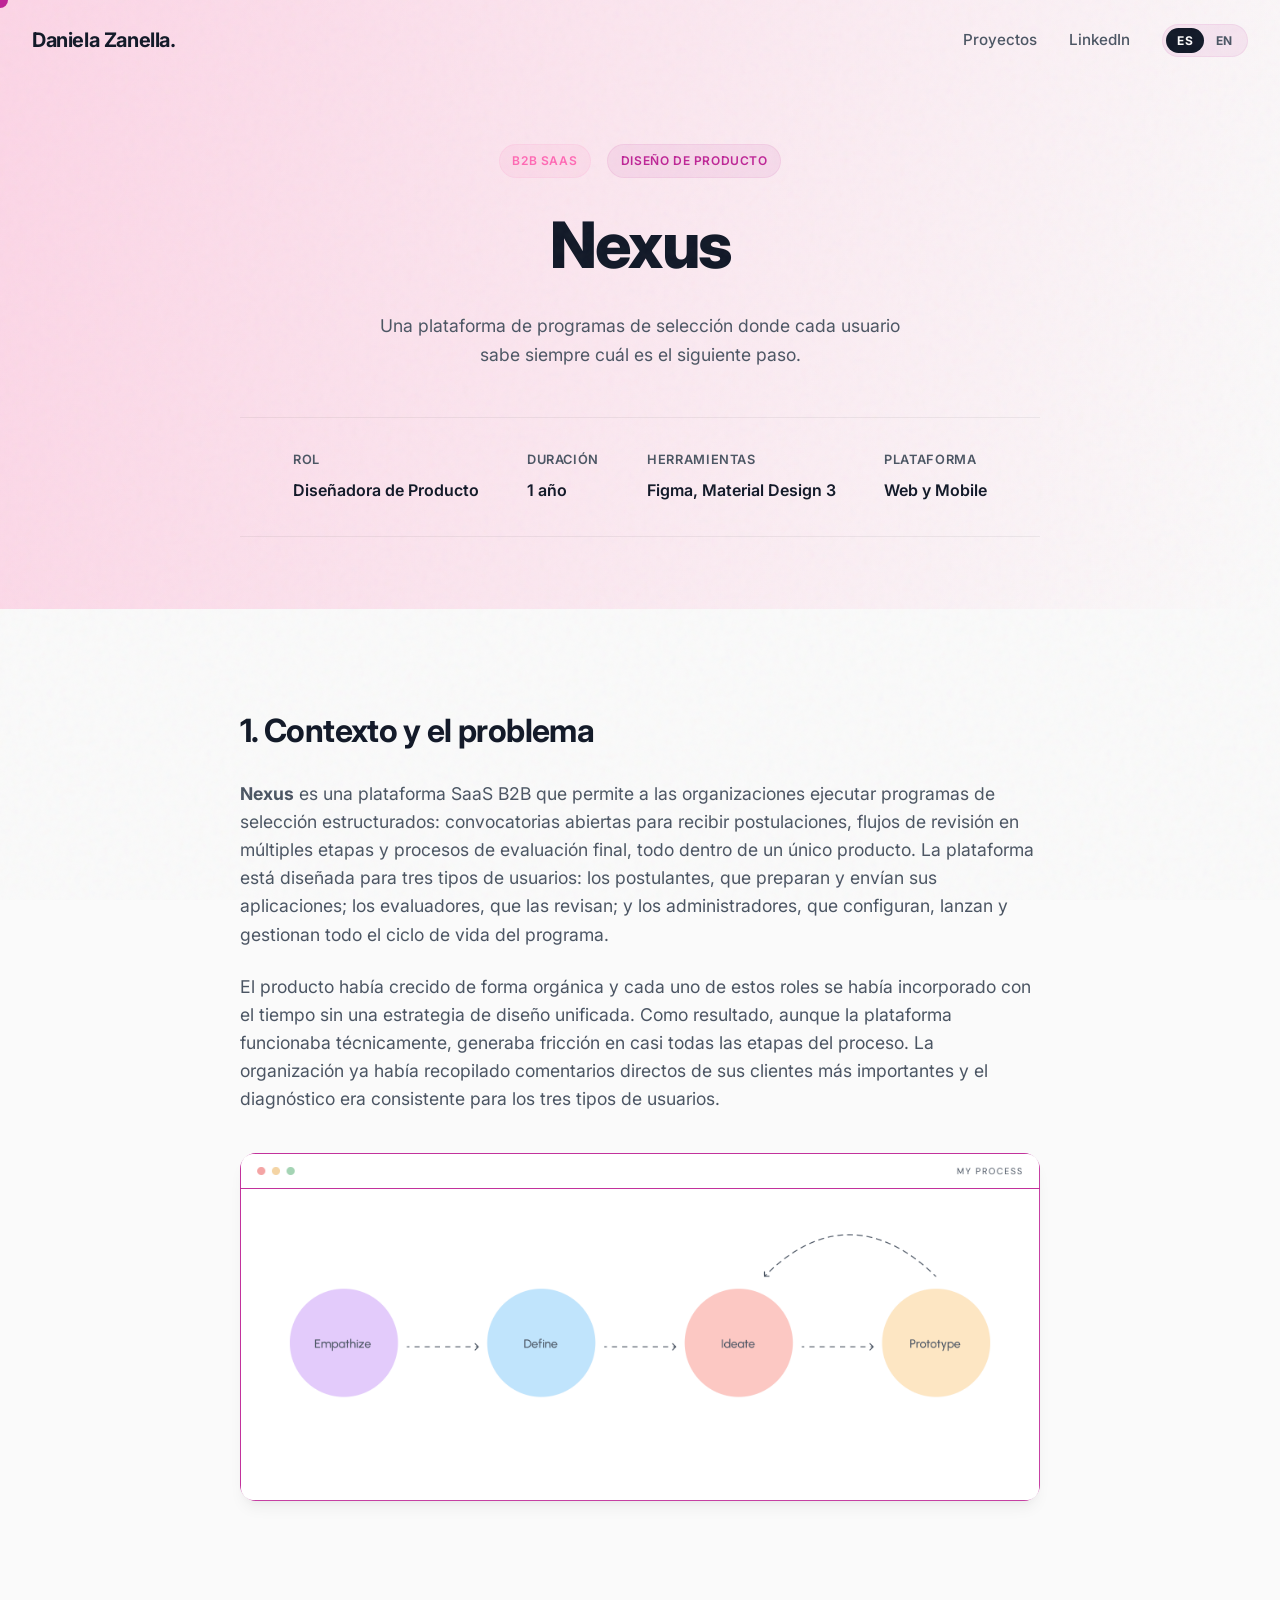
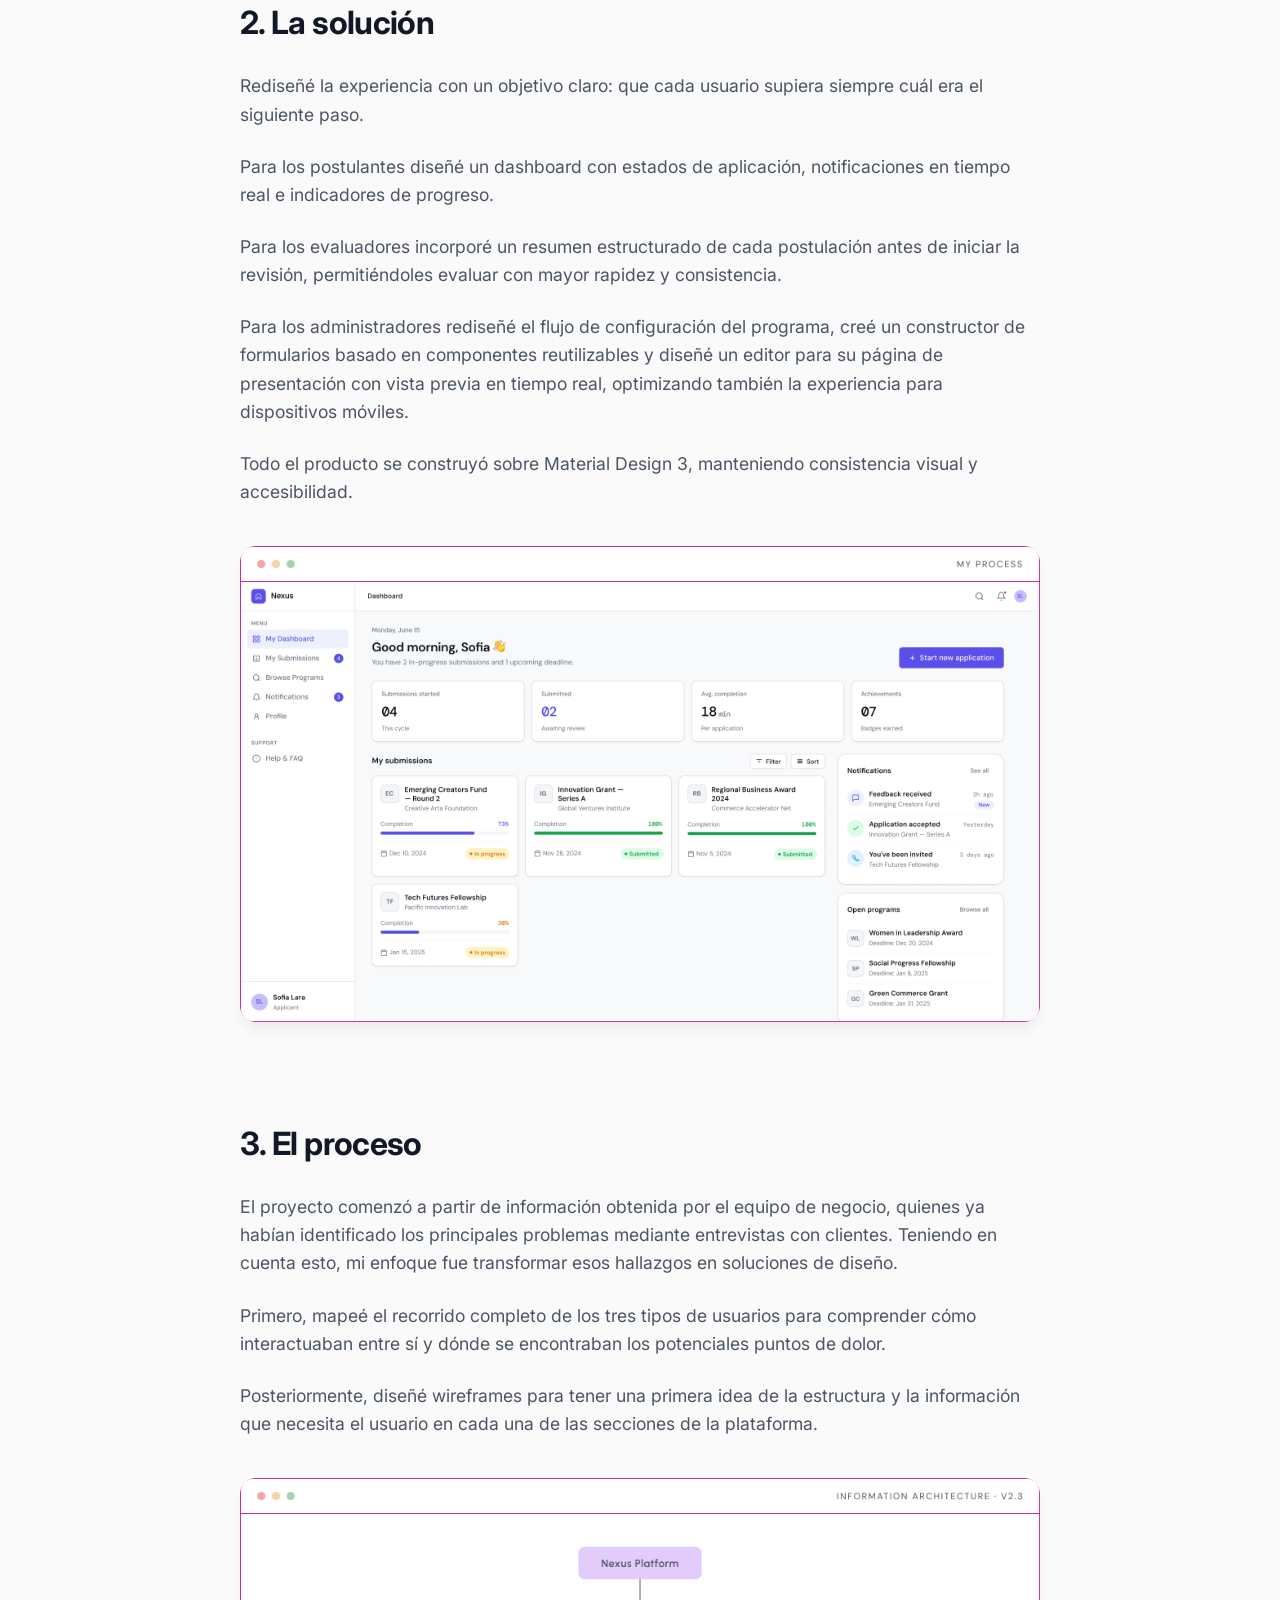
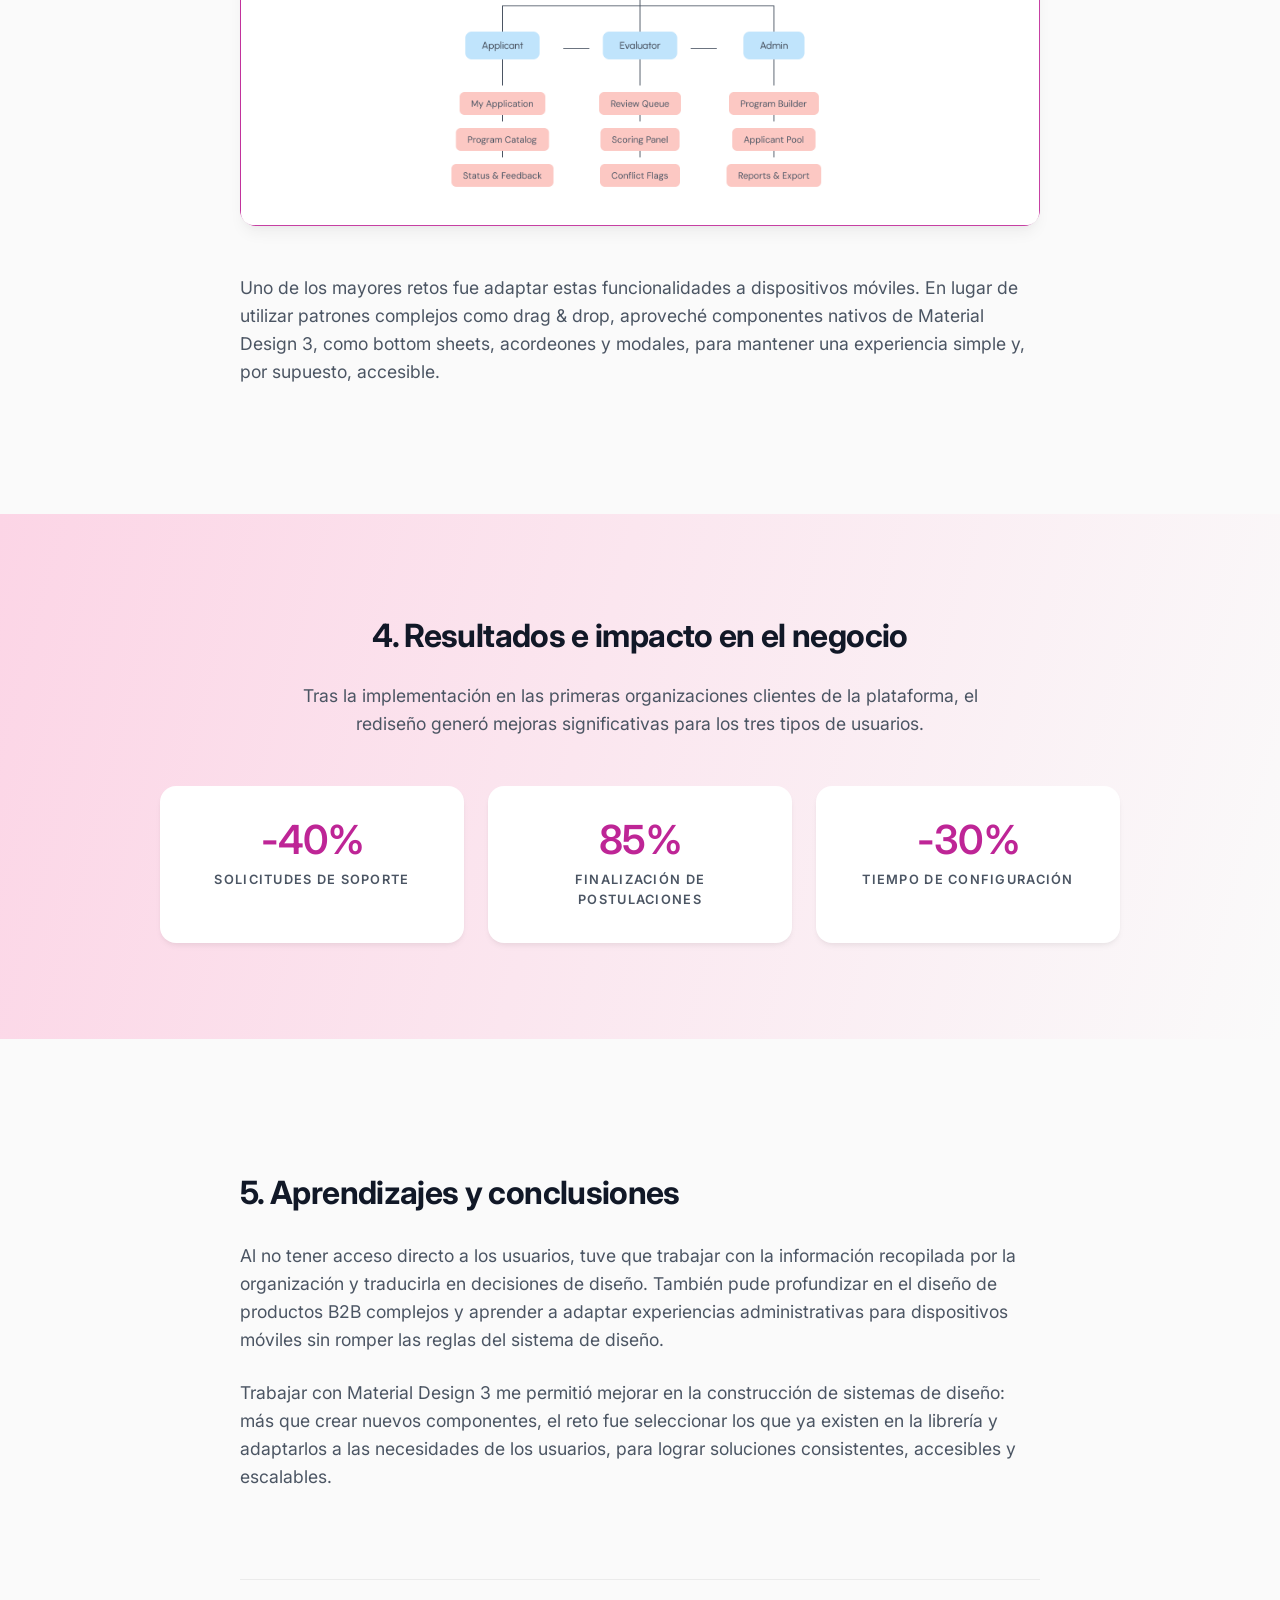
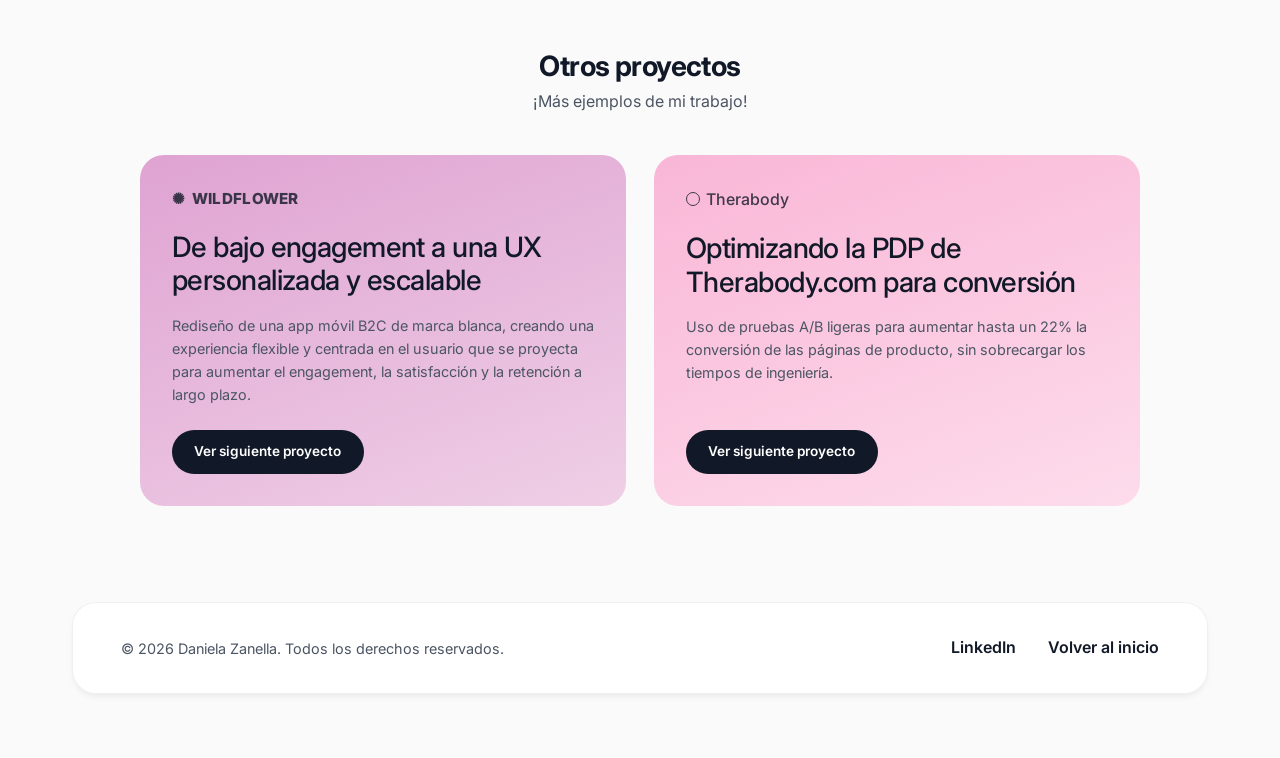
==== commit 0c6e9bdc: "Add files via upload" ====
--- a/project-nexus.html
+++ b/project-nexus.html
@@ -10,10 +10,15 @@
     <meta property="og:title" content="Nexus Case Study - Daniela Zanella">
     <meta property="og:description" content="Redesigning a B2B selection-program platform for applicants, reviewers and administrators.">
     <meta property="og:image" content="https://danizanella.github.io/portfolio/assets/images/nexus/dashboard.png">
-    <meta property="og:url" content="https://danizanella.github.io/portfolio/project-nexus.html">
+    <meta property="og:url" content="https://danizanella.github.io/portfolio/project-nexus">
     <meta property="og:type" content="article">
 
-    <link rel="stylesheet" href="css/style.css">
+    <link rel="icon" href="assets/favicon/favicon.ico" sizes="48x48">
+    <link rel="icon" type="image/png" sizes="32x32" href="assets/favicon/favicon-32.png">
+    <link rel="icon" type="image/png" sizes="192x192" href="assets/favicon/favicon-192.png">
+    <link rel="apple-touch-icon" href="assets/favicon/apple-touch-icon.png">
+    <link rel="canonical" href="https://danizanella.github.io/portfolio/project-nexus">
+    <link rel="stylesheet" href="css/style.css?v=3">
     <link href="https://fonts.googleapis.com/css2?family=Inter:wght@400;500;600;700;800&family=Playfair+Display:ital,wght@0,400;0,600;1,400&display=swap" rel="stylesheet">
 </head>
 <body data-title-key="nexus.meta.title" data-desc-key="nexus.meta.description">
@@ -21,9 +26,9 @@
 
     <!-- Navigation -->
     <nav class="navbar" id="navbar">
-        <a href="index.html" class="nav-brand" aria-label="Daniela Zanella"><span class="brand-full">Daniela Zanella.</span><span class="brand-short" aria-hidden="true">DZ.</span></a>
+        <a href="./" class="nav-brand" aria-label="Daniela Zanella"><span class="brand-full">Daniela Zanella.</span><span class="brand-short" aria-hidden="true">DZ.</span></a>
         <div class="nav-links">
-            <a href="index.html#work" class="nav-link" data-i18n="nav.work">Proyectos</a>
+            <a href="./#work" class="nav-link" data-i18n="nav.work">Proyectos</a>
             <a href="https://www.linkedin.com/in/dazanella/" target="_blank" rel="noopener" class="nav-link">LinkedIn</a>
             <div class="lang-switch" role="group" data-i18n-attr="aria-label:nav.lang" aria-label="Cambiar idioma">
                 <button type="button" class="lang-option active" data-lang="es" aria-pressed="true">ES</button>
@@ -158,7 +163,7 @@
                     <p data-i18n="footer.rights"></p>
                     <div class="social-links">
                         <a href="https://www.linkedin.com/in/dazanella/" target="_blank" rel="noopener" class="social-link">LinkedIn</a>
-                        <a href="index.html" class="social-link" data-i18n="footer.home"></a>
+                        <a href="./" class="social-link" data-i18n="footer.home"></a>
                     </div>
                 </div>
             </footer>
@@ -173,7 +178,7 @@
     <!-- Custom Cursor -->
     <div class="custom-cursor" id="customCursor"></div>
 
-    <script src="js/i18n.js"></script>
-    <script src="js/script.js"></script>
+    <script src="js/i18n.js?v=3"></script>
+    <script src="js/script.js?v=3"></script>
 </body>
 </html>
--- a/css/style.css
+++ b/css/style.css
@@ -263,9 +263,12 @@
 }
 
 .case-card {
-    display: flex;
+    display: grid;
+    grid-template-columns: 1fr 1.2fr;
+    grid-template-rows: auto auto;
+    column-gap: 4rem;
+    row-gap: 0;
     align-items: center;
-    gap: 4rem;
     padding: 3rem;
     transition: all 0.5s cubic-bezier(0.165, 0.84, 0.44, 1);
 }
@@ -276,12 +279,16 @@
     box-shadow: 0 20px 40px rgba(0,0,0,0.08);
 }
 
-.case-card.reverse {
-    flex-direction: row-reverse;
+.case-tags {
+    grid-column: 1;
+    grid-row: 1;
+    align-self: end;
 }
 
 .case-content {
-    flex: 1;
+    grid-column: 1;
+    grid-row: 2;
+    align-self: start;
 }
 
 .tags {
@@ -345,7 +352,9 @@
 }
 
 .case-image {
-    flex: 1.2;
+    grid-column: 2;
+    grid-row: 1 / span 2;
+    align-self: center;
     border-radius: 16px;
     overflow: hidden;
     position: relative;
@@ -370,6 +379,11 @@
 .project-hero {
     background: linear-gradient(105deg, #fcd5e6 0%, #fbe6ef 45%, var(--bg-color) 100%);
     padding: 9rem 2rem 4.5rem;
+}
+
+/* Misma separación entre el banner y la primera sección que entre secciones */
+.project-hero + .container {
+    padding-top: 6rem;
 }
 
 .project-header {
@@ -794,15 +808,33 @@
         font-size: 2rem;
     }
     
-    .case-card, .case-card.reverse {
-        flex-direction: column;
-        gap: 2rem;
-    }
-    
+    /* Card en móvil/tablet: una columna, en el orden del HTML (tags -> imagen -> texto) */
+    .case-card {
+        grid-template-columns: 1fr;
+        grid-template-rows: none;
+        align-items: stretch;
+    }
+
+    .case-tags,
+    .case-image,
+    .case-content {
+        grid-column: 1;
+        grid-row: auto;
+        align-self: stretch;
+    }
+
+    .case-tags {
+        margin-bottom: 1.5rem;
+    }
+
     .case-image {
-        width: 100%;
-    }
-    
+        margin-bottom: 1.75rem;
+    }
+
+    .case-content .btn-primary {
+        align-self: flex-start;
+    }
+
     .project-meta {
         /* Use a 2x2 grid instead of a single column for better space usage on tablets */
         display: grid;
